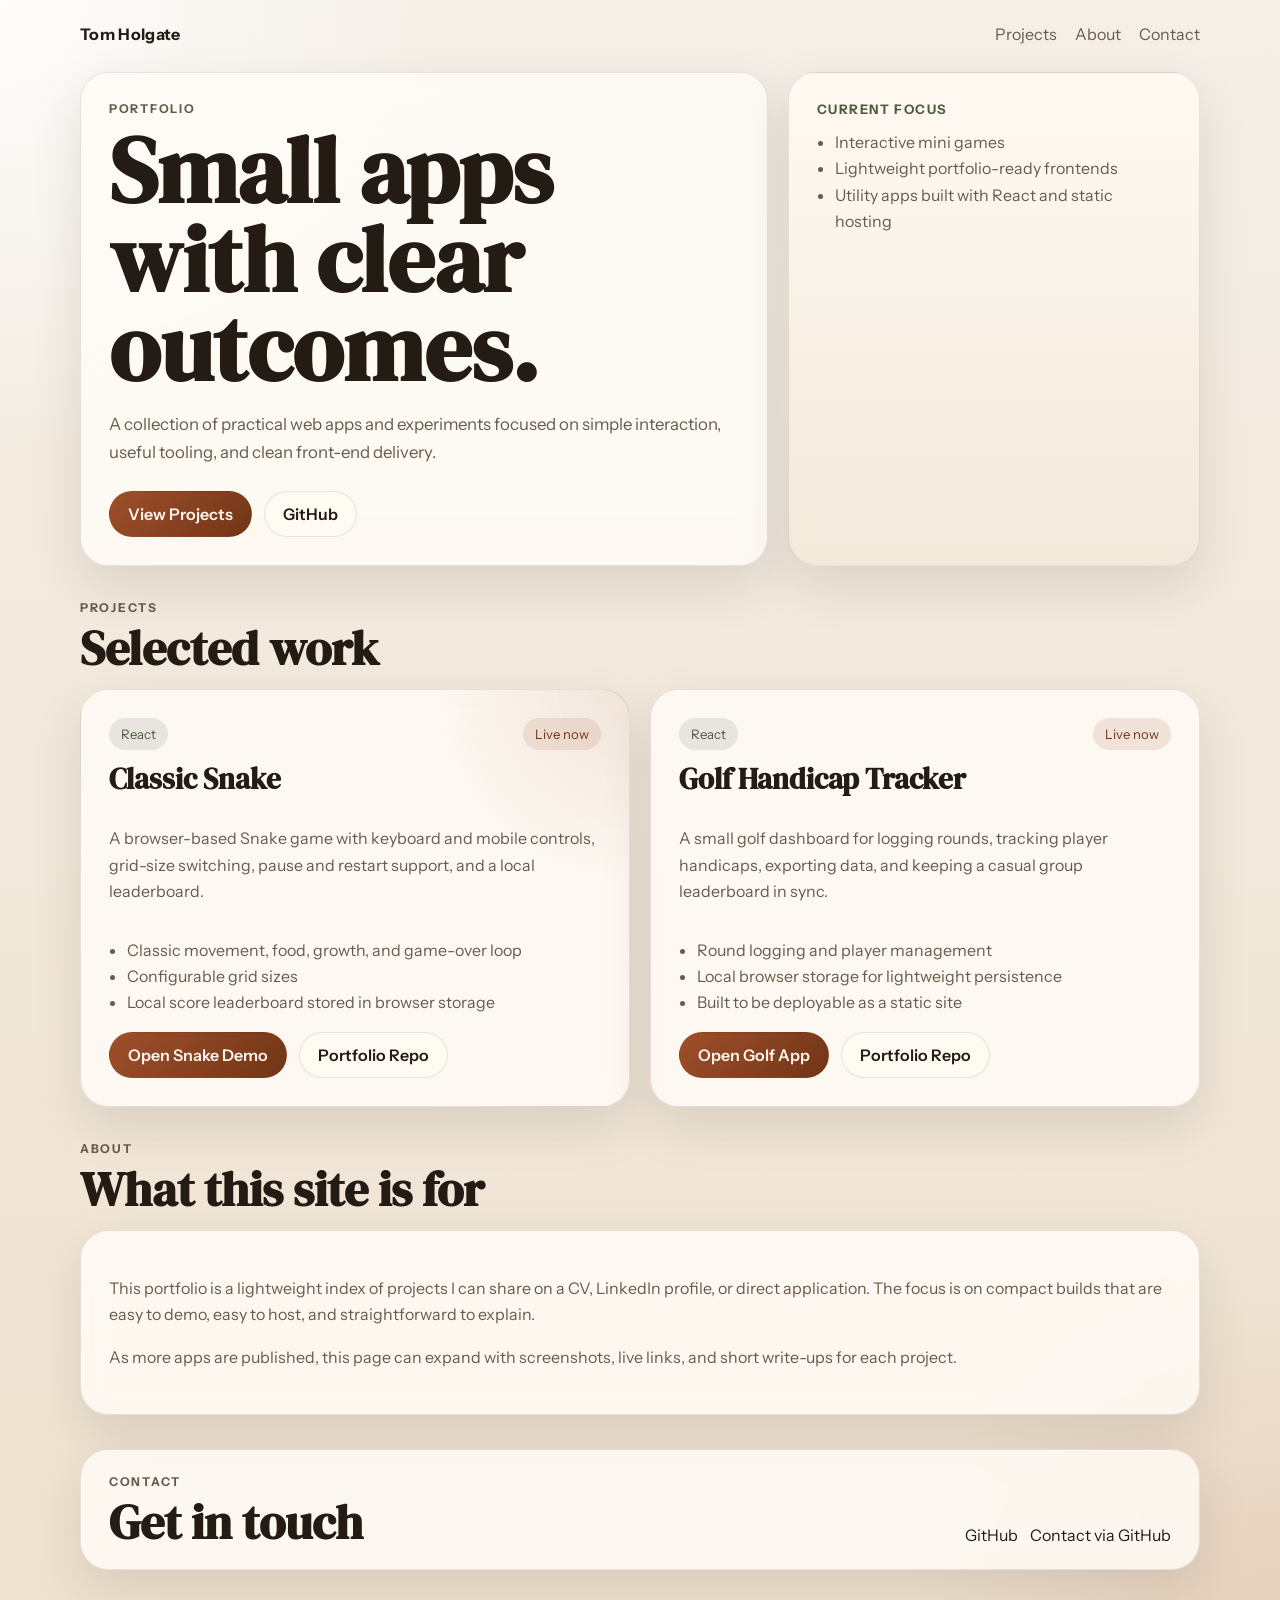
==== index.html @ cdf65fc3 "Build portfolio site and hosted demos" ====
<!doctype html>
<html lang="en">
  <head>
    <meta charset="UTF-8" />
    <meta name="viewport" content="width=device-width, initial-scale=1.0" />
    <title>Tom Holgate | Portfolio</title>
    <meta
      name="description"
      content="Small apps, tools, and experiments built by Tom Holgate."
    />
    <link rel="preconnect" href="https://fonts.googleapis.com" />
    <link rel="preconnect" href="https://fonts.gstatic.com" crossorigin />
    <link
      href="https://fonts.googleapis.com/css2?family=DM+Serif+Display:ital@0;1&family=Instrument+Sans:wght@400;500;600;700&display=swap"
      rel="stylesheet"
    />
    <link rel="stylesheet" href="./styles.css" />
  </head>
  <body>
    <div class="page-shell">
      <header class="hero">
        <nav class="topbar">
          <a class="wordmark" href="#top">Tom Holgate</a>
          <div class="topbar-links">
            <a href="#projects">Projects</a>
            <a href="#about">About</a>
            <a href="#contact">Contact</a>
          </div>
        </nav>

        <div class="hero-grid" id="top">
          <section class="hero-copy">
            <p class="eyebrow">Portfolio</p>
            <h1>Small apps with clear outcomes.</h1>
            <p class="lead">
              A collection of practical web apps and experiments focused on simple
              interaction, useful tooling, and clean front-end delivery.
            </p>
            <div class="hero-actions">
              <a class="button primary" href="#projects">View Projects</a>
              <a class="button secondary" href="https://github.com/tiemoh" target="_blank" rel="noreferrer">
                GitHub
              </a>
            </div>
          </section>

          <aside class="hero-panel">
            <p class="panel-label">Current Focus</p>
            <ul class="focus-list">
              <li>Interactive mini games</li>
              <li>Lightweight portfolio-ready frontends</li>
              <li>Utility apps built with React and static hosting</li>
            </ul>
          </aside>
        </div>
      </header>

      <main>
        <section class="projects-section" id="projects">
          <div class="section-heading">
            <p class="eyebrow">Projects</p>
            <h2>Selected work</h2>
          </div>

          <div class="projects-grid">
            <article class="project-card featured">
              <div class="project-topline">
                <span class="project-tag">React</span>
                <span class="project-status">Live now</span>
              </div>
              <h3>Classic Snake</h3>
              <p>
                A browser-based Snake game with keyboard and mobile controls, grid-size
                switching, pause and restart support, and a local leaderboard.
              </p>
              <ul class="project-points">
                <li>Classic movement, food, growth, and game-over loop</li>
                <li>Configurable grid sizes</li>
                <li>Local score leaderboard stored in browser storage</li>
              </ul>
              <div class="project-links">
                <a class="button primary" href="./snake/">Open Snake Demo</a>
                <a class="button secondary" href="https://github.com/tiemoh/tom-portfolio" target="_blank" rel="noreferrer">Portfolio Repo</a>
              </div>
            </article>

            <article class="project-card">
              <div class="project-topline">
                <span class="project-tag">React</span>
                <span class="project-status">Live now</span>
              </div>
              <h3>Golf Handicap Tracker</h3>
              <p>
                A small golf dashboard for logging rounds, tracking player handicaps,
                exporting data, and keeping a casual group leaderboard in sync.
              </p>
              <ul class="project-points">
                <li>Round logging and player management</li>
                <li>Local browser storage for lightweight persistence</li>
                <li>Built to be deployable as a static site</li>
              </ul>
              <div class="project-links">
                <a class="button primary" href="./golf/">Open Golf App</a>
                <a class="button secondary" href="https://github.com/tiemoh/tom-portfolio" target="_blank" rel="noreferrer">Portfolio Repo</a>
              </div>
            </article>
          </div>
        </section>

        <section class="about-section" id="about">
          <div class="section-heading">
            <p class="eyebrow">About</p>
            <h2>What this site is for</h2>
          </div>
          <div class="about-panel">
            <p>
              This portfolio is a lightweight index of projects I can share on a CV,
              LinkedIn profile, or direct application. The focus is on compact builds
              that are easy to demo, easy to host, and straightforward to explain.
            </p>
            <p>
              As more apps are published, this page can expand with screenshots, live
              links, and short write-ups for each project.
            </p>
          </div>
        </section>
      </main>

      <footer class="footer" id="contact">
        <div>
          <p class="eyebrow">Contact</p>
          <h2>Get in touch</h2>
        </div>
        <div class="footer-links">
          <a href="https://github.com/tiemoh" target="_blank" rel="noreferrer">GitHub</a>
          <a href="https://github.com/tiemoh" target="_blank" rel="noreferrer">Contact via GitHub</a>
        </div>
      </footer>
    </div>
  </body>
</html>
---- styles.css ----
:root {
  color-scheme: light;
  --bg: #f5efe7;
  --bg-strong: #efe2d0;
  --surface: rgba(255, 252, 247, 0.82);
  --surface-strong: #fffaf2;
  --line: rgba(64, 48, 33, 0.12);
  --text: #231b14;
  --muted: #685a4c;
  --accent: #9f4f2b;
  --accent-dark: #713516;
  --olive: #4d5c41;
  --shadow: 0 20px 50px rgba(53, 39, 28, 0.12);
}

* {
  box-sizing: border-box;
}

html {
  scroll-behavior: smooth;
}

body {
  margin: 0;
  color: var(--text);
  font-family: "Instrument Sans", "Segoe UI", sans-serif;
  background:
    radial-gradient(circle at top left, rgba(255, 255, 255, 0.88), transparent 22%),
    radial-gradient(circle at bottom right, rgba(159, 79, 43, 0.12), transparent 18%),
    linear-gradient(180deg, var(--bg), var(--bg-strong));
}

a {
  color: inherit;
  text-decoration: none;
}

.page-shell {
  width: min(1120px, calc(100% - 32px));
  margin: 0 auto;
  padding: 24px 0 56px;
}

.topbar,
.hero-grid,
.projects-grid,
.footer {
  display: grid;
  gap: 20px;
}

.topbar {
  grid-template-columns: 1fr auto;
  align-items: center;
  margin-bottom: 28px;
}

.wordmark {
  font-weight: 700;
  letter-spacing: 0.02em;
}

.topbar-links {
  display: flex;
  gap: 18px;
  color: var(--muted);
}

.hero-grid {
  grid-template-columns: 1.5fr 0.9fr;
  align-items: stretch;
}

.hero-copy,
.hero-panel,
.project-card,
.about-panel,
.footer {
  border: 1px solid var(--line);
  background: var(--surface);
  box-shadow: var(--shadow);
  backdrop-filter: blur(12px);
}

.hero-copy,
.hero-panel,
.project-card,
.about-panel {
  border-radius: 28px;
  padding: 28px;
}

.eyebrow {
  margin: 0 0 10px;
  font-size: 0.76rem;
  text-transform: uppercase;
  letter-spacing: 0.14em;
  color: var(--muted);
  font-weight: 700;
}

h1,
h2,
h3 {
  margin: 0;
  font-family: "DM Serif Display", Georgia, serif;
  line-height: 0.96;
}

h1 {
  font-size: clamp(3rem, 8vw, 5.8rem);
  max-width: 10ch;
}

h2 {
  font-size: clamp(2rem, 5vw, 3rem);
}

h3 {
  font-size: 1.8rem;
}

.lead,
.project-card p,
.about-panel p,
.focus-list,
.project-points {
  color: var(--muted);
  line-height: 1.65;
}

.lead {
  max-width: 56ch;
  font-size: 1.05rem;
  margin: 18px 0 0;
}

.hero-actions,
.project-links,
.footer-links {
  display: flex;
  flex-wrap: wrap;
  gap: 12px;
}

.hero-actions {
  margin-top: 24px;
}

.button {
  display: inline-flex;
  align-items: center;
  justify-content: center;
  min-height: 46px;
  padding: 0 18px;
  border-radius: 999px;
  border: 1px solid transparent;
  font-weight: 600;
}

.button.primary {
  color: #fff7ef;
  background: linear-gradient(135deg, var(--accent), var(--accent-dark));
}

.button.secondary {
  border-color: var(--line);
  background: var(--surface-strong);
}

.button[aria-disabled="true"] {
  opacity: 0.7;
  pointer-events: none;
}

.hero-panel {
  background:
    linear-gradient(180deg, rgba(255, 250, 242, 0.94), rgba(242, 233, 219, 0.94));
}

.panel-label {
  margin: 0 0 12px;
  color: var(--olive);
  font-size: 0.82rem;
  text-transform: uppercase;
  letter-spacing: 0.12em;
  font-weight: 700;
}

.focus-list,
.project-points {
  margin: 0;
  padding-left: 18px;
}

.projects-section,
.about-section {
  margin-top: 34px;
}

.section-heading {
  margin-bottom: 18px;
}

.projects-grid {
  grid-template-columns: 1fr 1fr;
}

.project-card {
  display: grid;
  gap: 16px;
}

.project-card.featured {
  background:
    radial-gradient(circle at top right, rgba(159, 79, 43, 0.12), transparent 28%),
    var(--surface);
}

.project-topline {
  display: flex;
  justify-content: space-between;
  gap: 12px;
  flex-wrap: wrap;
}

.project-tag,
.project-status {
  display: inline-flex;
  align-items: center;
  padding: 8px 12px;
  border-radius: 999px;
  font-size: 0.82rem;
}

.project-tag {
  background: rgba(77, 92, 65, 0.12);
  color: var(--olive);
}

.project-status {
  background: rgba(159, 79, 43, 0.12);
  color: var(--accent-dark);
}

.about-panel p + p {
  margin-top: 12px;
}

.footer {
  grid-template-columns: 1fr auto;
  align-items: end;
  border-radius: 28px;
  padding: 24px 28px;
  margin-top: 34px;
}

.footer-links {
  justify-content: flex-end;
}

@media (max-width: 860px) {
  .hero-grid,
  .projects-grid,
  .footer {
    grid-template-columns: 1fr;
  }

  .footer-links {
    justify-content: start;
  }
}

@media (max-width: 640px) {
  .page-shell {
    width: min(100% - 20px, 1120px);
    padding-top: 18px;
  }

  .topbar {
    grid-template-columns: 1fr;
  }

  .topbar-links {
    flex-wrap: wrap;
  }

  .hero-copy,
  .hero-panel,
  .project-card,
  .about-panel,
  .footer {
    padding: 20px;
    border-radius: 22px;
  }
}
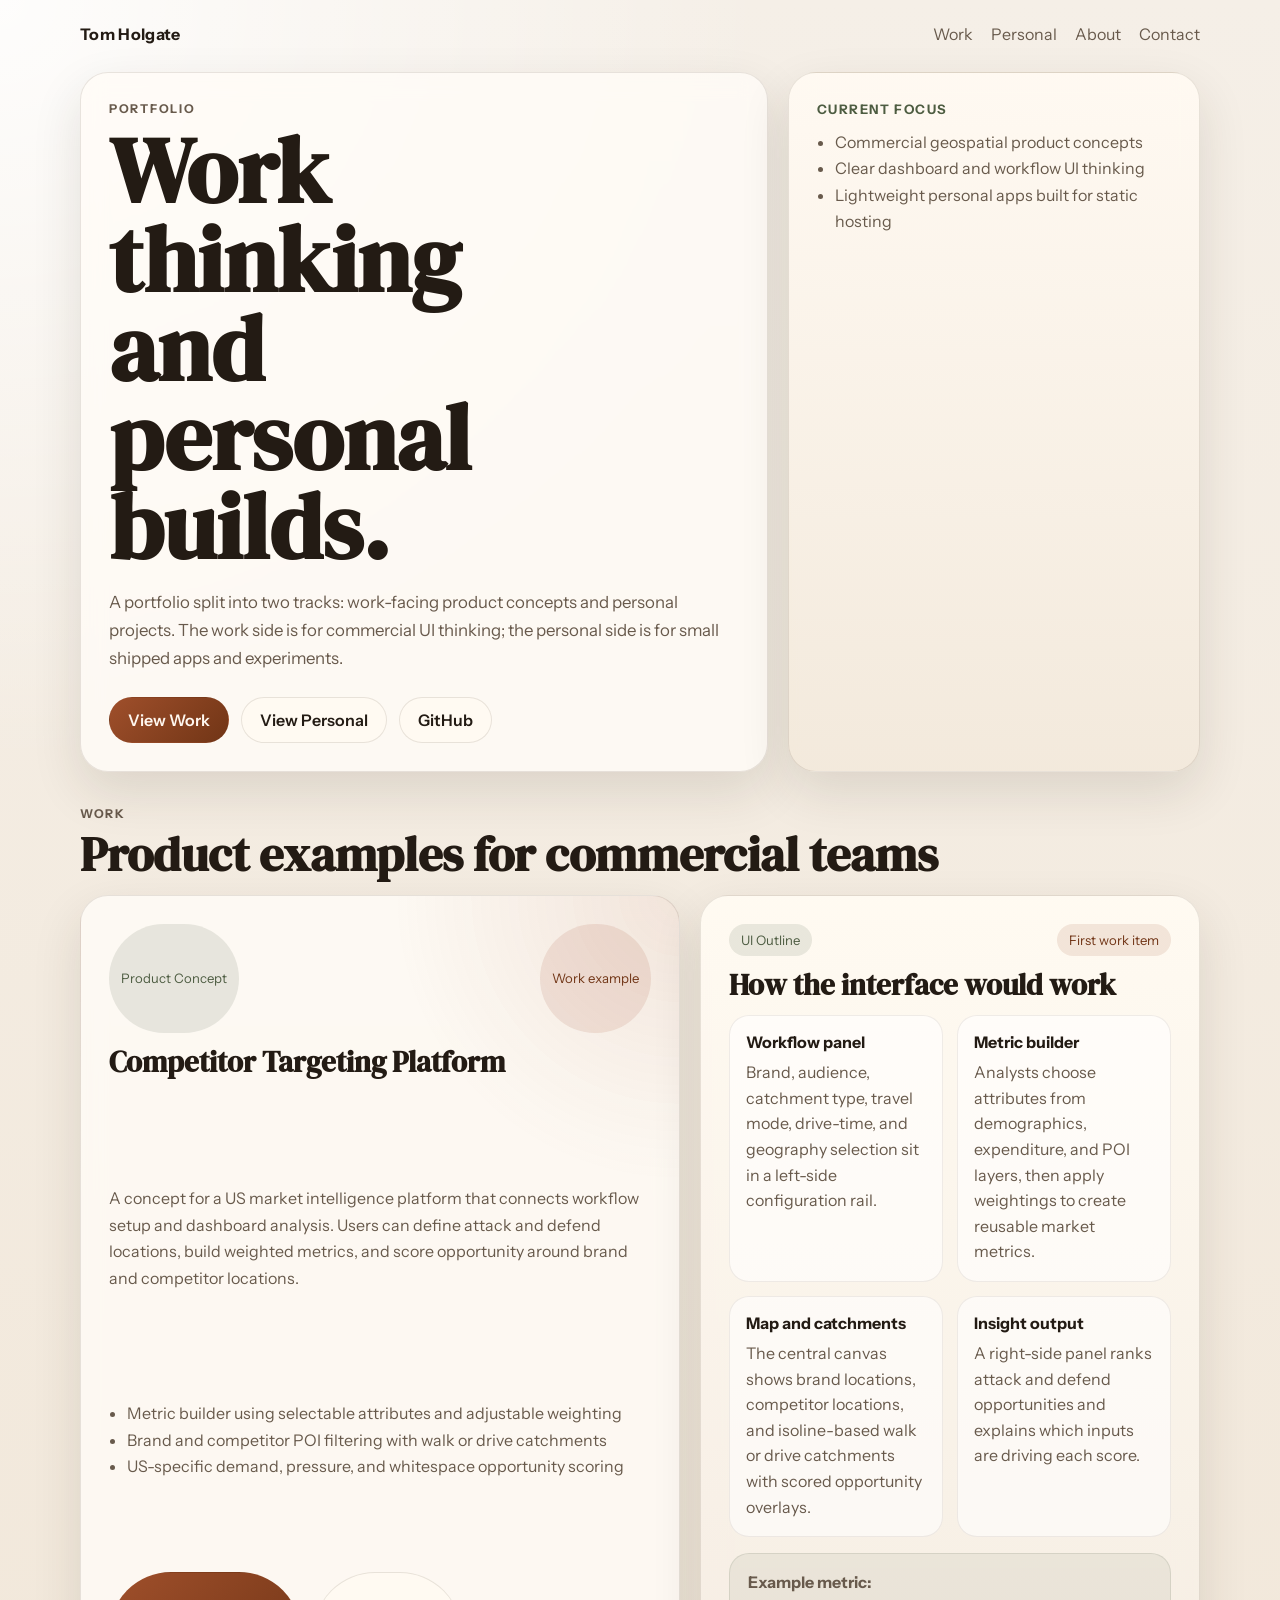
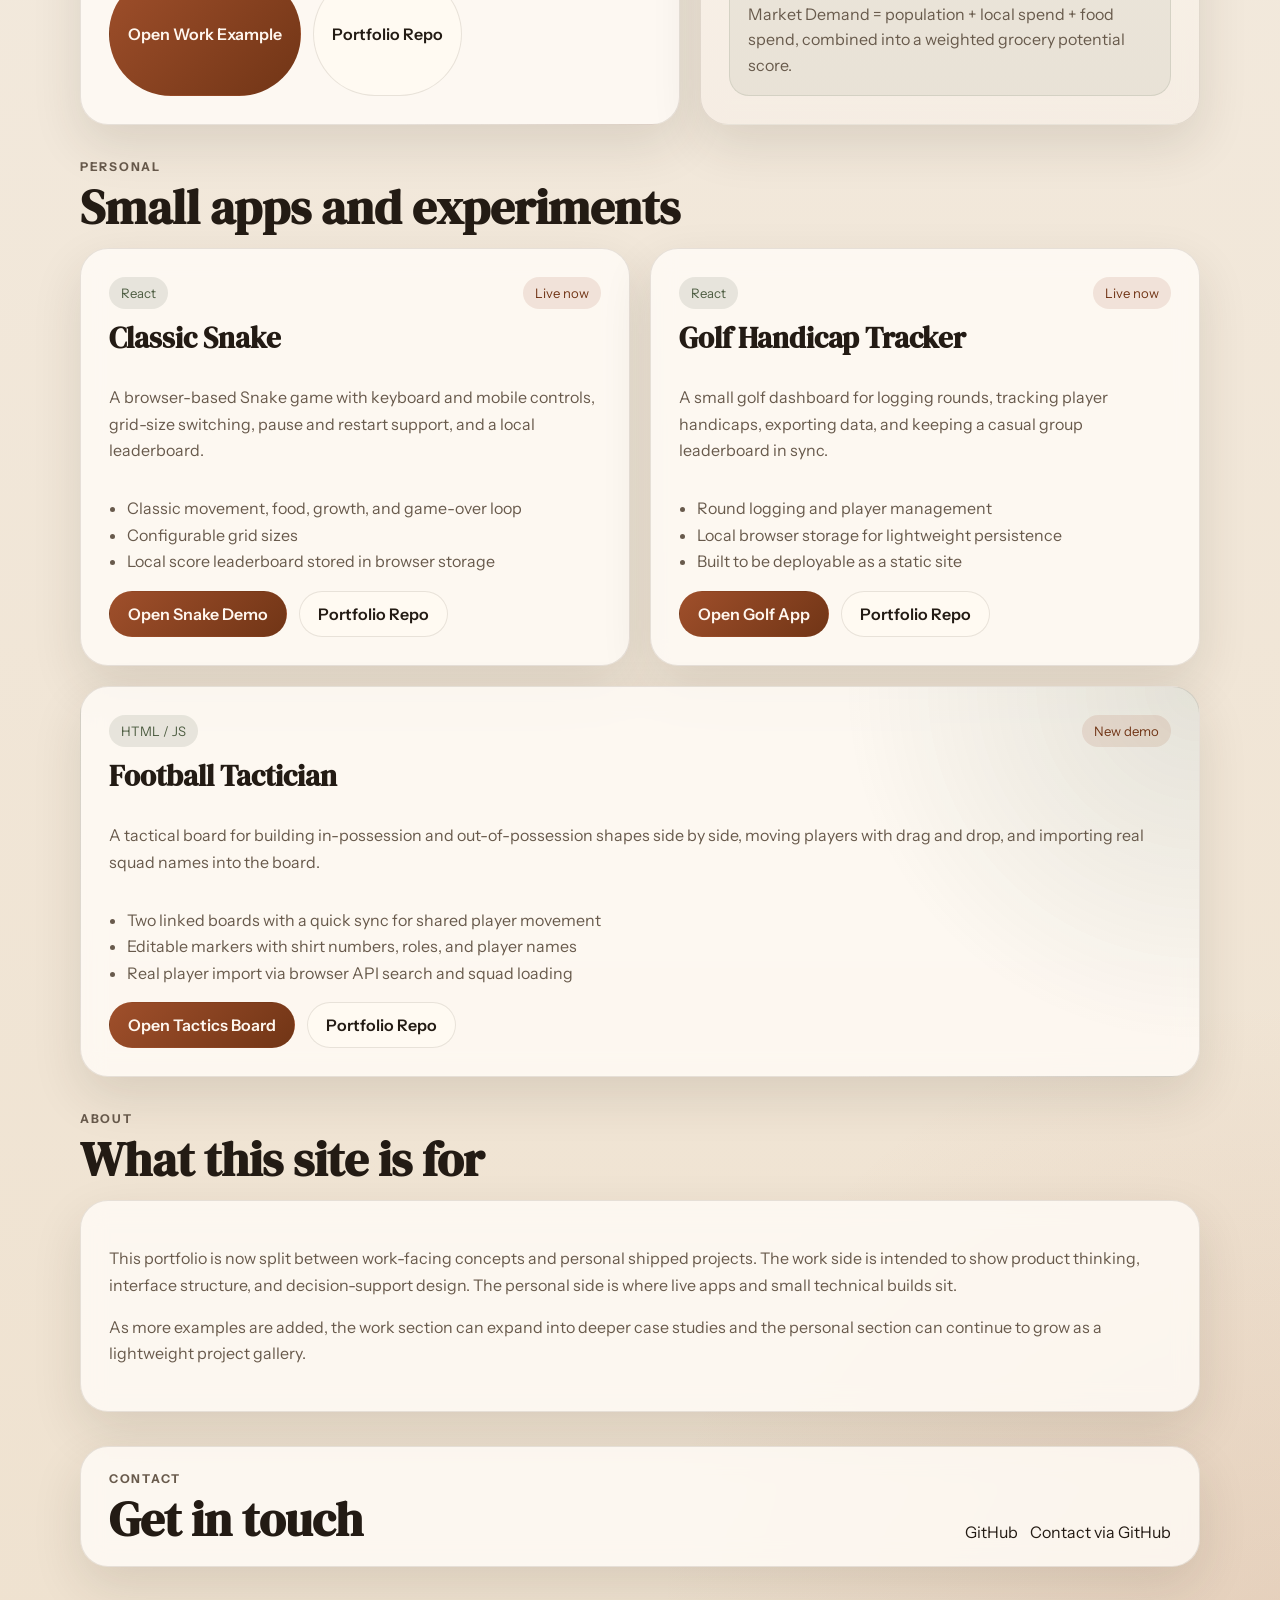
==== commit f1e801fa: "Add football tactician demo" ====
--- a/index.html
+++ b/index.html
@@ -22,7 +22,8 @@
         <nav class="topbar">
           <a class="wordmark" href="#top">Tom Holgate</a>
           <div class="topbar-links">
-            <a href="#projects">Projects</a>
+            <a href="#work">Work</a>
+            <a href="#personal">Personal</a>
             <a href="#about">About</a>
             <a href="#contact">Contact</a>
           </div>
@@ -31,13 +32,15 @@
         <div class="hero-grid" id="top">
           <section class="hero-copy">
             <p class="eyebrow">Portfolio</p>
-            <h1>Small apps with clear outcomes.</h1>
+            <h1>Work thinking and personal builds.</h1>
             <p class="lead">
-              A collection of practical web apps and experiments focused on simple
-              interaction, useful tooling, and clean front-end delivery.
+              A portfolio split into two tracks: work-facing product concepts and
+              personal projects. The work side is for commercial UI thinking; the
+              personal side is for small shipped apps and experiments.
             </p>
             <div class="hero-actions">
-              <a class="button primary" href="#projects">View Projects</a>
+              <a class="button primary" href="#work">View Work</a>
+              <a class="button secondary" href="#personal">View Personal</a>
               <a class="button secondary" href="https://github.com/tiemoh" target="_blank" rel="noreferrer">
                 GitHub
               </a>
@@ -47,23 +50,101 @@
           <aside class="hero-panel">
             <p class="panel-label">Current Focus</p>
             <ul class="focus-list">
-              <li>Interactive mini games</li>
-              <li>Lightweight portfolio-ready frontends</li>
-              <li>Utility apps built with React and static hosting</li>
+              <li>Commercial geospatial product concepts</li>
+              <li>Clear dashboard and workflow UI thinking</li>
+              <li>Lightweight personal apps built for static hosting</li>
             </ul>
           </aside>
         </div>
       </header>
 
       <main>
-        <section class="projects-section" id="projects">
+        <section class="projects-section" id="work">
           <div class="section-heading">
-            <p class="eyebrow">Projects</p>
-            <h2>Selected work</h2>
+            <p class="eyebrow">Work</p>
+            <h2>Product examples for commercial teams</h2>
+          </div>
+
+          <div class="projects-grid work-grid">
+            <article class="project-card featured">
+              <div class="project-topline">
+                <span class="project-tag">Product Concept</span>
+                <span class="project-status">Work example</span>
+              </div>
+              <h3>Competitor Targeting Platform</h3>
+              <p>
+                A concept for a US market intelligence platform that connects workflow
+                setup and dashboard analysis. Users can define attack and defend
+                locations, build weighted metrics, and score opportunity around brand
+                and competitor locations.
+              </p>
+              <ul class="project-points">
+                <li>Metric builder using selectable attributes and adjustable weighting</li>
+                <li>Brand and competitor POI filtering with walk or drive catchments</li>
+                <li>US-specific demand, pressure, and whitespace opportunity scoring</li>
+              </ul>
+              <div class="project-links">
+                <a class="button primary" href="./work/competitor-targeting/">Open Work Example</a>
+                <a class="button secondary" href="https://github.com/tiemoh/tom-portfolio" target="_blank" rel="noreferrer">Portfolio Repo</a>
+              </div>
+            </article>
+
+            <article class="project-card case-study-panel" id="case-study">
+              <div class="project-topline">
+                <span class="project-tag">UI Outline</span>
+                <span class="project-status">First work item</span>
+              </div>
+              <h3>How the interface would work</h3>
+              <div class="case-study-grid">
+                <section>
+                  <h4>Workflow panel</h4>
+                  <p>
+                    Brand, audience, catchment type, travel mode, drive-time, and
+                    geography selection sit in a left-side configuration rail.
+                  </p>
+                </section>
+                <section>
+                  <h4>Metric builder</h4>
+                  <p>
+                    Analysts choose attributes from demographics, expenditure, and POI
+                    layers, then apply weightings to create reusable market metrics.
+                  </p>
+                </section>
+                <section>
+                  <h4>Map and catchments</h4>
+                  <p>
+                    The central canvas shows brand locations, competitor locations, and
+                    isoline-based walk or drive catchments with scored opportunity
+                    overlays.
+                  </p>
+                </section>
+                <section>
+                  <h4>Insight output</h4>
+                  <p>
+                    A right-side panel ranks attack and defend opportunities and
+                    explains which inputs are driving each score.
+                  </p>
+                </section>
+              </div>
+              <div class="case-study-note">
+                <strong>Example metric:</strong>
+                <span>
+                  Market Demand = population + local spend + food spend, combined into
+                  a weighted grocery potential score.
+                </span>
+              </div>
+            </article>
+          </div>
+        </section>
+
+        <section class="projects-section" id="personal">
+          <div class="section-heading">
+            <p class="eyebrow">Personal</p>
+            <h2>Small apps and experiments</h2>
           </div>
 
           <div class="projects-grid">
-            <article class="project-card featured">
+            <article class="project-card">
               <div class="project-topline">
                 <span class="project-tag">React</span>
                 <span class="project-status">Live now</span>
@@ -101,6 +182,28 @@
               </ul>
               <div class="project-links">
                 <a class="button primary" href="./golf/">Open Golf App</a>
+                <a class="button secondary" href="https://github.com/tiemoh/tom-portfolio" target="_blank" rel="noreferrer">Portfolio Repo</a>
+              </div>
+            </article>
+
+            <article class="project-card project-card-wide">
+              <div class="project-topline">
+                <span class="project-tag">HTML / JS</span>
+                <span class="project-status">New demo</span>
+              </div>
+              <h3>Football Tactician</h3>
+              <p>
+                A tactical board for building in-possession and out-of-possession
+                shapes side by side, moving players with drag and drop, and importing
+                real squad names into the board.
+              </p>
+              <ul class="project-points">
+                <li>Two linked boards with a quick sync for shared player movement</li>
+                <li>Editable markers with shirt numbers, roles, and player names</li>
+                <li>Real player import via browser API search and squad loading</li>
+              </ul>
+              <div class="project-links">
+                <a class="button primary" href="./football/">Open Tactics Board</a>
                 <a class="button secondary" href="https://github.com/tiemoh/tom-portfolio" target="_blank" rel="noreferrer">Portfolio Repo</a>
               </div>
             </article>
@@ -114,13 +217,15 @@
           </div>
           <div class="about-panel">
             <p>
-              This portfolio is a lightweight index of projects I can share on a CV,
-              LinkedIn profile, or direct application. The focus is on compact builds
-              that are easy to demo, easy to host, and straightforward to explain.
+              This portfolio is now split between work-facing concepts and personal
+              shipped projects. The work side is intended to show product thinking,
+              interface structure, and decision-support design. The personal side is
+              where live apps and small technical builds sit.
             </p>
             <p>
-              As more apps are published, this page can expand with screenshots, live
-              links, and short write-ups for each project.
+              As more examples are added, the work section can expand into deeper case
+              studies and the personal section can continue to grow as a lightweight
+              project gallery.
             </p>
           </div>
         </section>
--- a/styles.css
+++ b/styles.css
@@ -207,6 +207,18 @@
   grid-template-columns: 1fr 1fr;
 }
 
+.project-card-wide {
+  grid-column: 1 / -1;
+  background:
+    radial-gradient(circle at top right, rgba(77, 92, 65, 0.14), transparent 30%),
+    var(--surface);
+}
+
+.work-grid {
+  grid-template-columns: 1.2fr 1fr;
+  align-items: stretch;
+}
+
 .project-card {
   display: grid;
   gap: 16px;
@@ -260,10 +272,55 @@
   justify-content: flex-end;
 }
 
+.case-study-panel {
+  background:
+    linear-gradient(180deg, rgba(255, 250, 242, 0.96), rgba(245, 237, 227, 0.96));
+}
+
+.case-study-grid {
+  display: grid;
+  grid-template-columns: 1fr 1fr;
+  gap: 14px;
+}
+
+.case-study-grid section {
+  padding: 16px;
+  border-radius: 20px;
+  background: rgba(255, 255, 255, 0.54);
+  border: 1px solid rgba(64, 48, 33, 0.08);
+}
+
+.case-study-grid h4 {
+  margin: 0 0 8px;
+  font-size: 1rem;
+  font-weight: 700;
+  color: var(--text);
+}
+
+.case-study-grid p,
+.case-study-note {
+  margin: 0;
+  color: var(--muted);
+  line-height: 1.6;
+}
+
+.case-study-note {
+  display: grid;
+  gap: 6px;
+  padding: 16px 18px;
+  border-radius: 20px;
+  background: rgba(77, 92, 65, 0.08);
+  border: 1px solid rgba(77, 92, 65, 0.12);
+}
+
 @media (max-width: 860px) {
   .hero-grid,
   .projects-grid,
   .footer {
+    grid-template-columns: 1fr;
+  }
+
+  .case-study-grid {
     grid-template-columns: 1fr;
   }
 
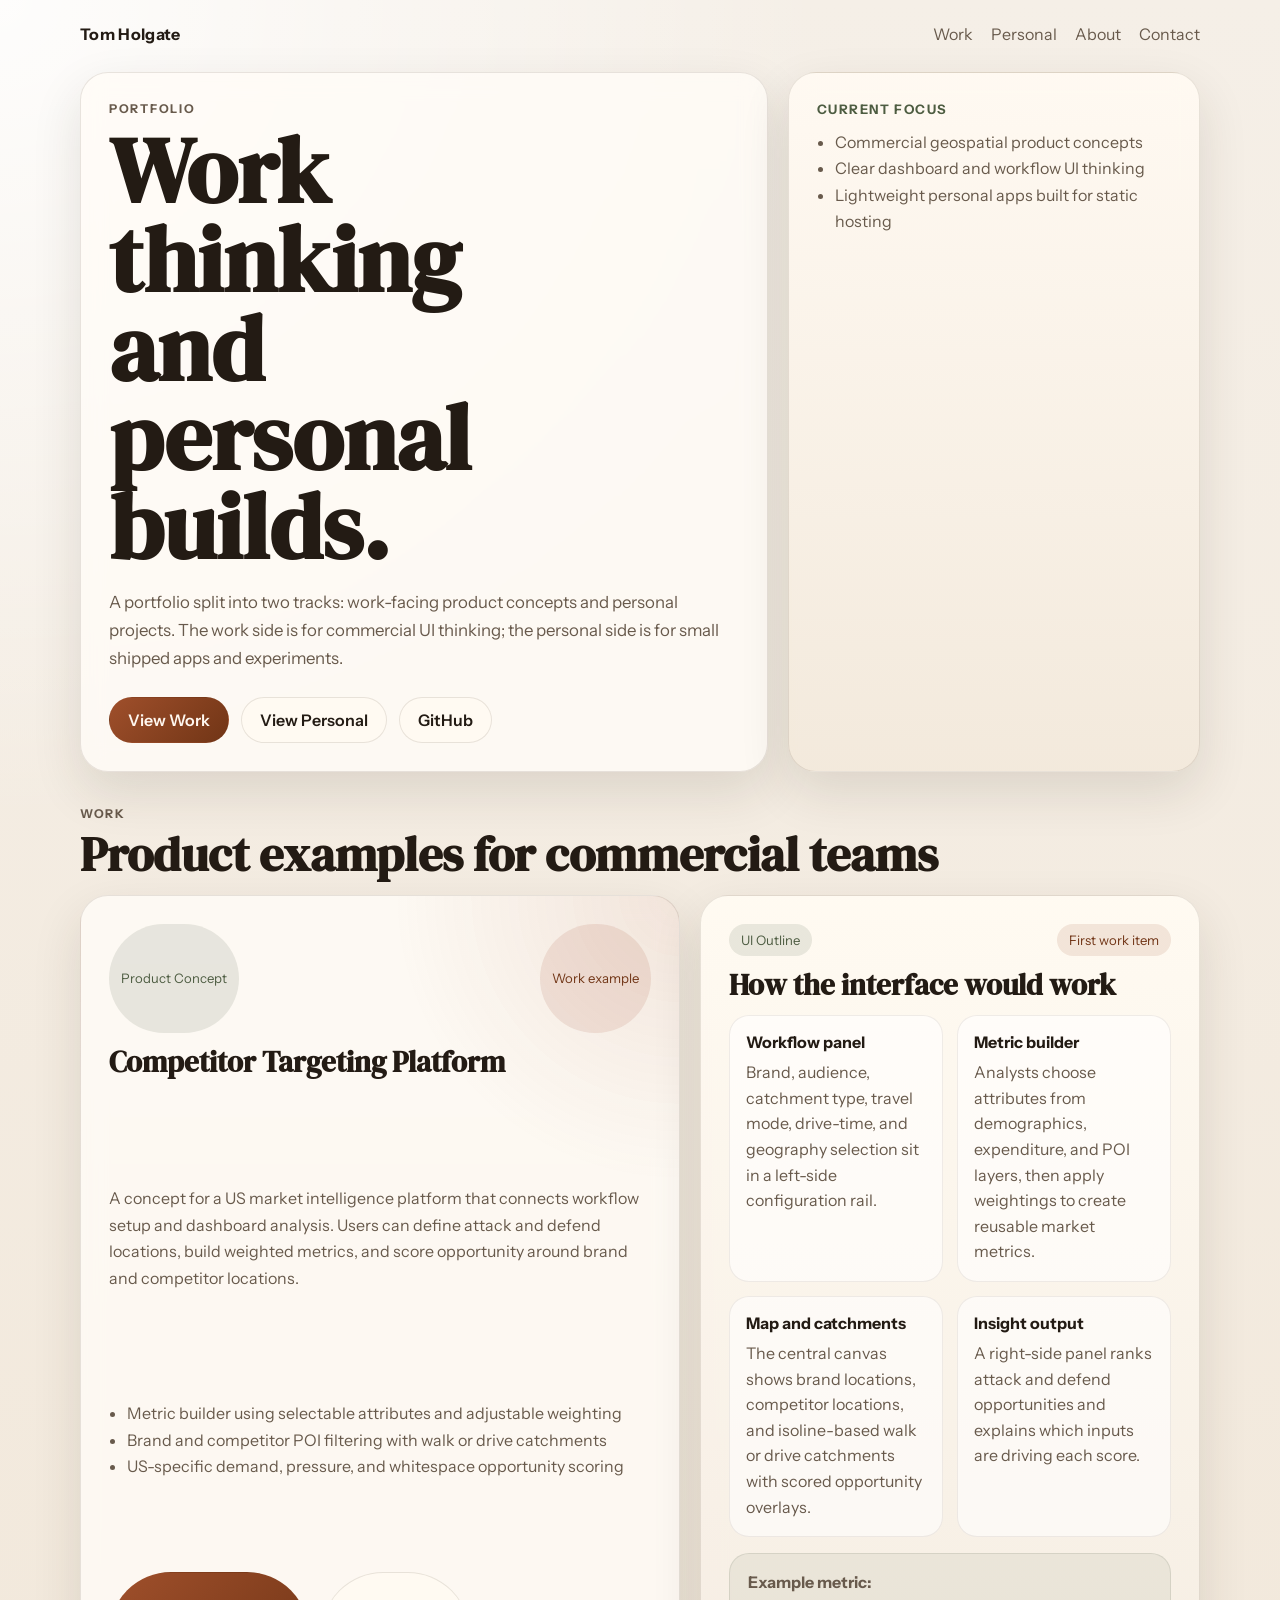
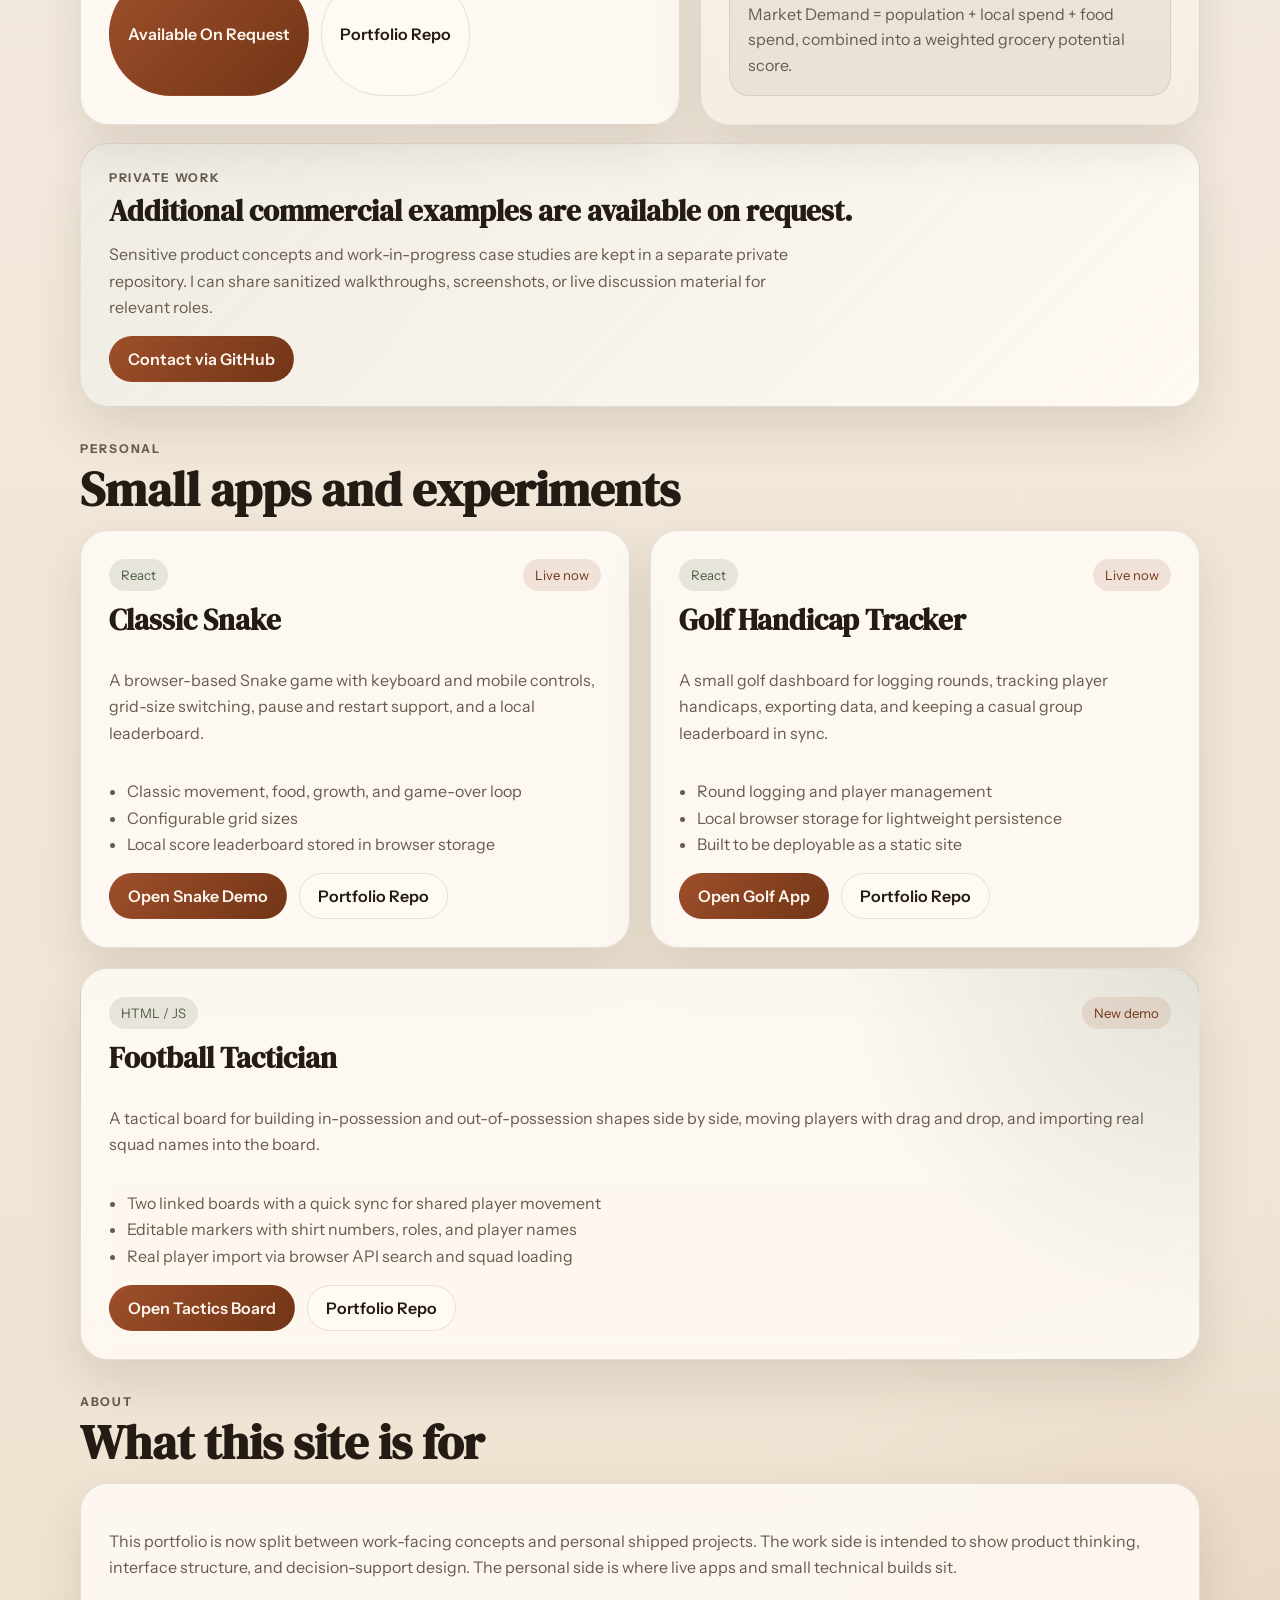
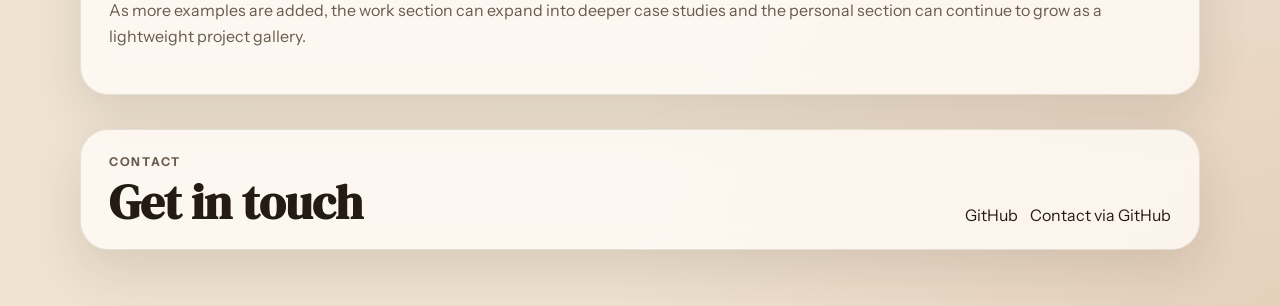
==== commit 75a3d783: "Add private work callout" ====
--- a/index.html
+++ b/index.html
@@ -84,7 +84,7 @@
                 <li>US-specific demand, pressure, and whitespace opportunity scoring</li>
               </ul>
               <div class="project-links">
-                <a class="button primary" href="./work/competitor-targeting/">Open Work Example</a>
+                <a class="button primary" href="#private-work">Available On Request</a>
                 <a class="button secondary" href="https://github.com/tiemoh/tom-portfolio" target="_blank" rel="noreferrer">Portfolio Repo</a>
               </div>
             </article>
@@ -134,6 +134,19 @@
                 </span>
               </div>
             </article>
+          </div>
+
+          <div class="private-work-callout" id="private-work">
+            <p class="eyebrow">Private Work</p>
+            <h3>Additional commercial examples are available on request.</h3>
+            <p>
+              Sensitive product concepts and work-in-progress case studies are kept in
+              a separate private repository. I can share sanitized walkthroughs,
+              screenshots, or live discussion material for relevant roles.
+            </p>
+            <div class="project-links">
+              <a class="button primary" href="https://github.com/tiemoh" target="_blank" rel="noreferrer">Contact via GitHub</a>
+            </div>
           </div>
         </section>
 
--- a/styles.css
+++ b/styles.css
@@ -230,6 +230,23 @@
     var(--surface);
 }
 
+.private-work-callout {
+  margin-top: 18px;
+  border: 1px solid var(--line);
+  border-radius: 28px;
+  padding: 24px 28px;
+  background:
+    linear-gradient(135deg, rgba(77, 92, 65, 0.08), rgba(255, 250, 242, 0.82)),
+    var(--surface);
+  box-shadow: var(--shadow);
+}
+
+.private-work-callout p {
+  max-width: 64ch;
+  color: var(--muted);
+  line-height: 1.65;
+}
+
 .project-topline {
   display: flex;
   justify-content: space-between;
